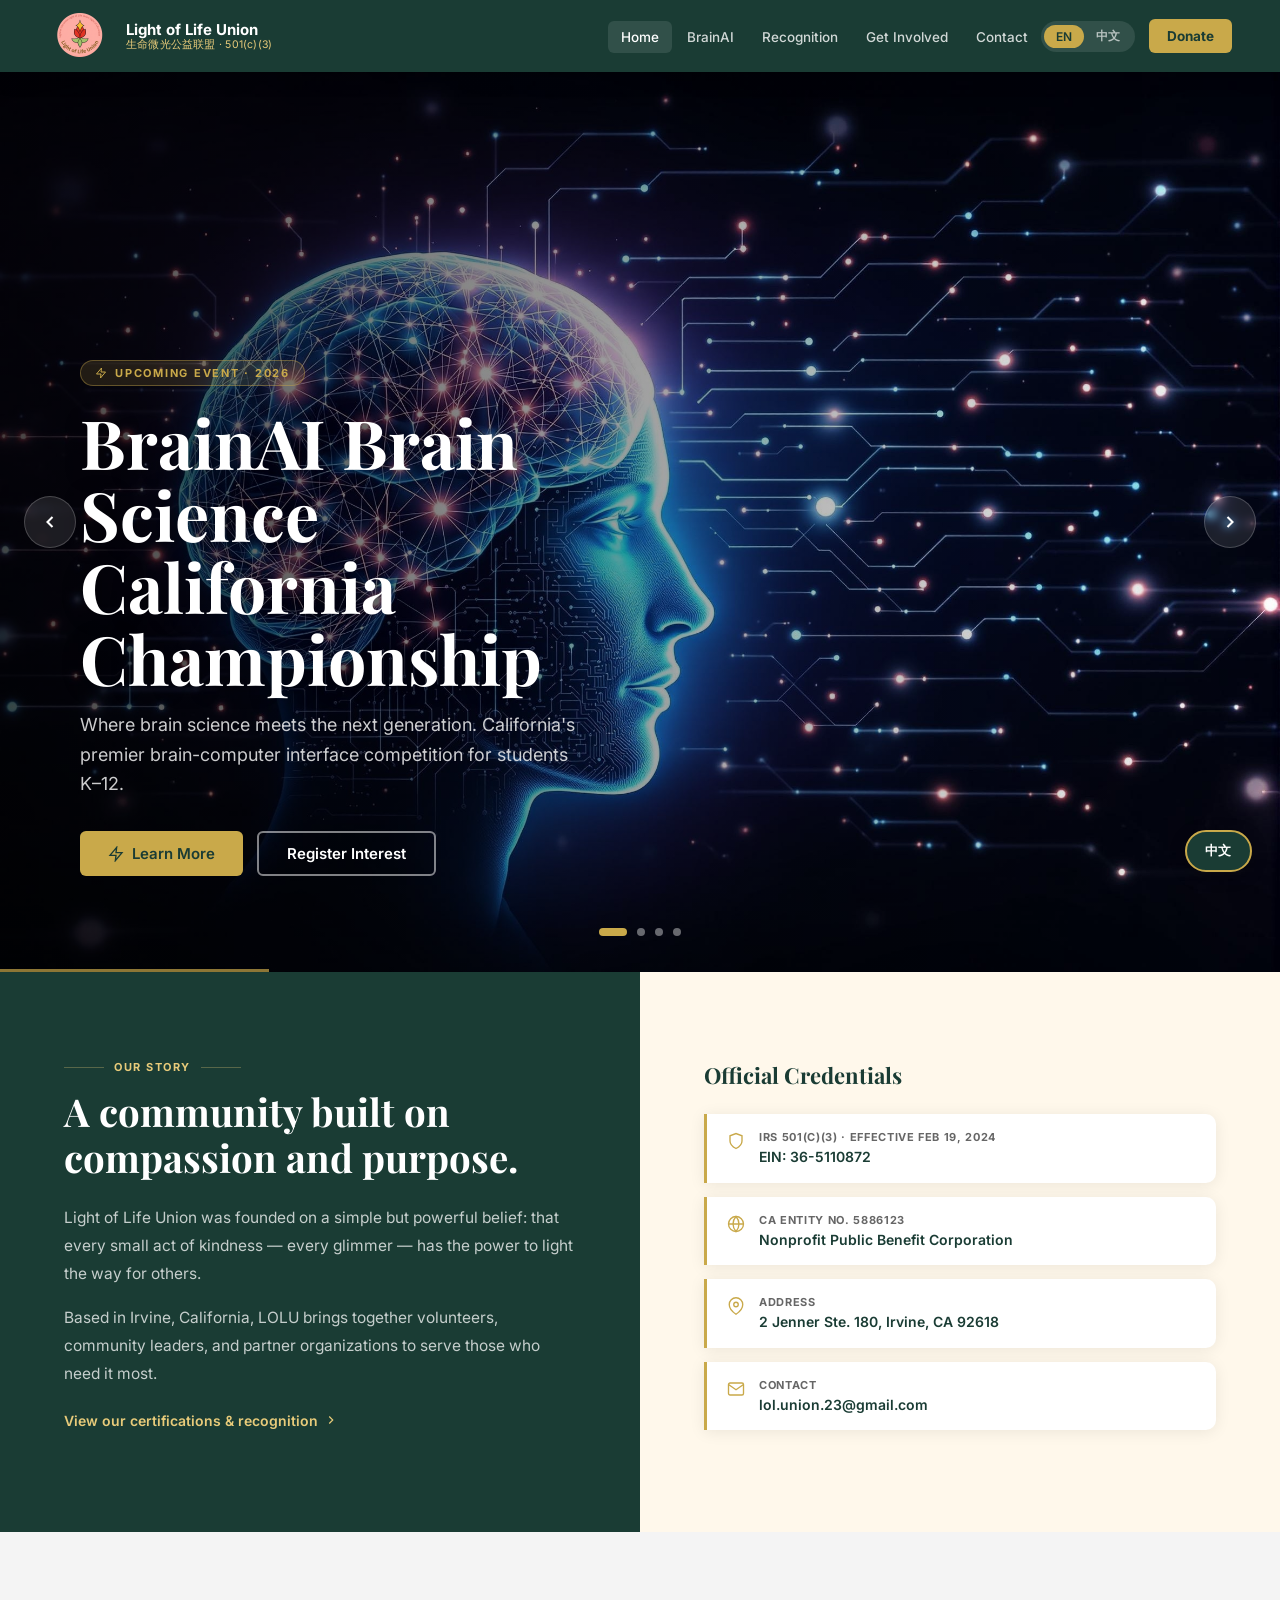
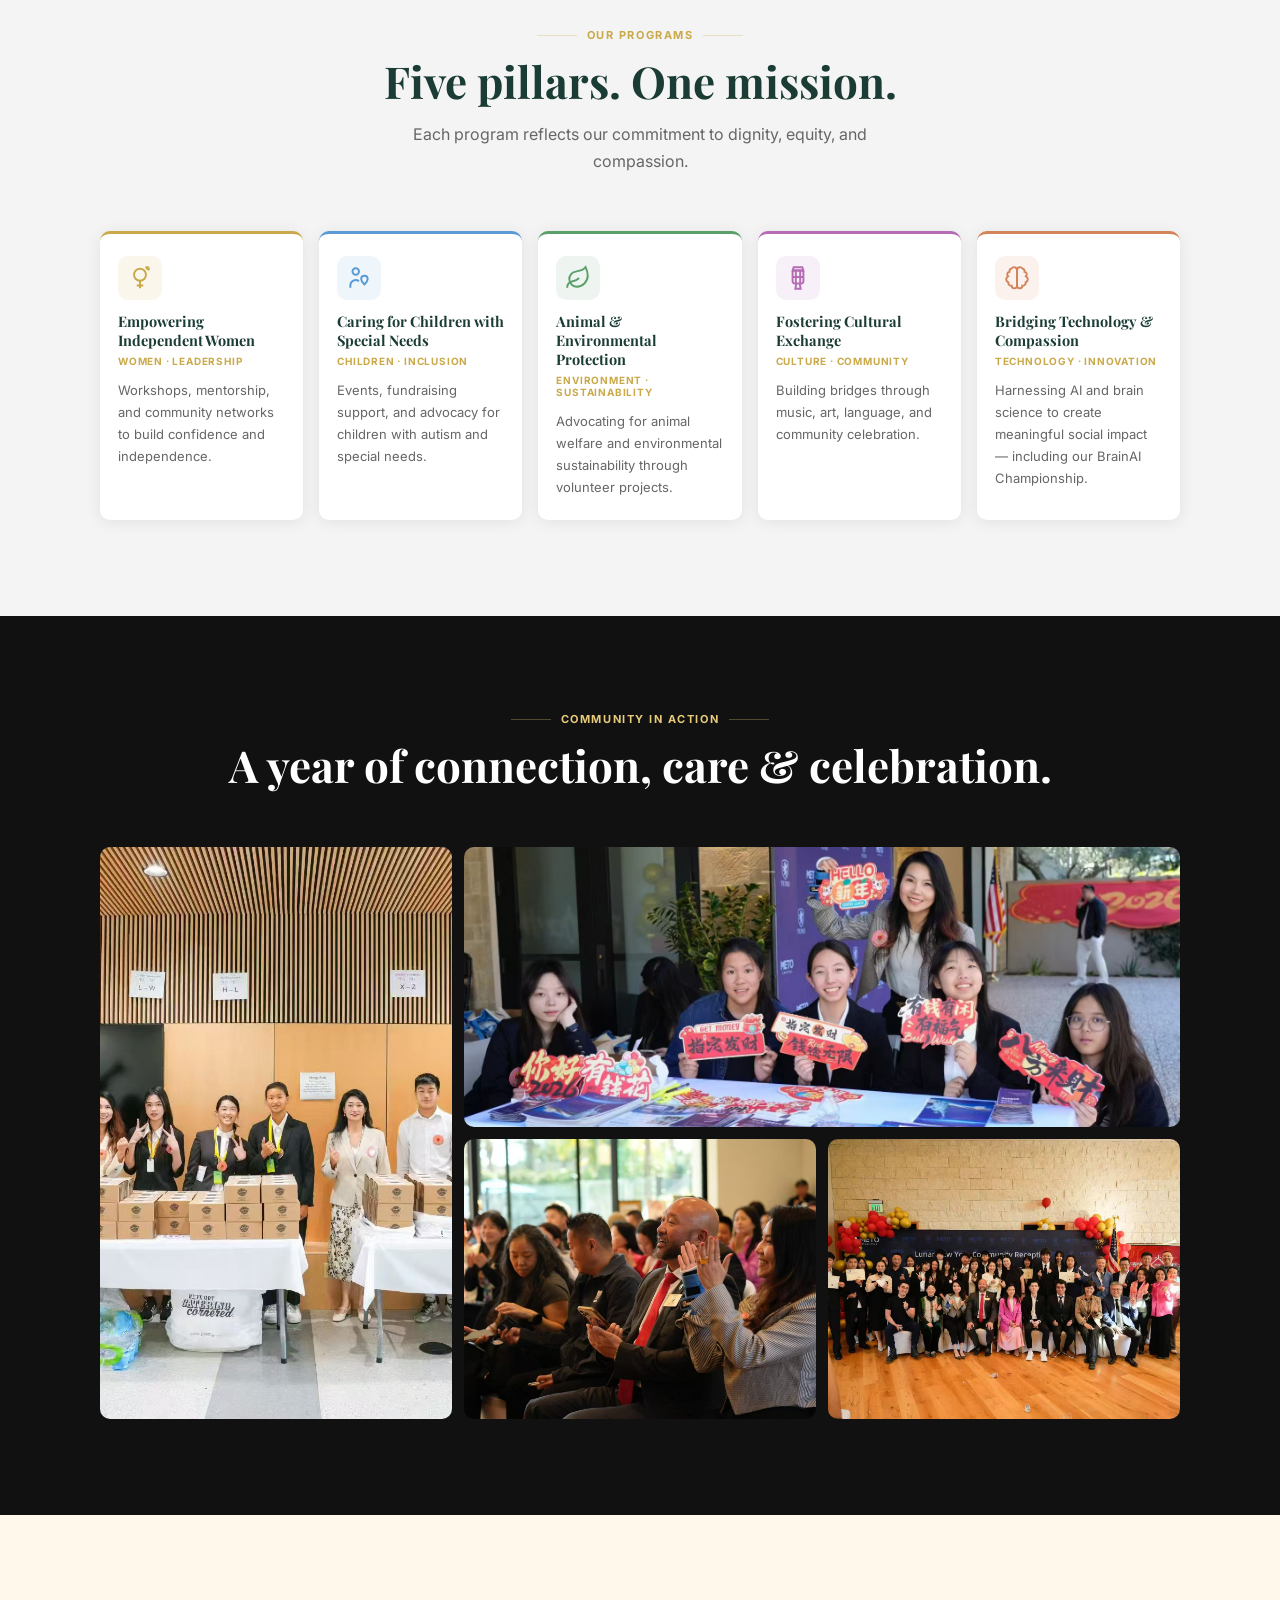
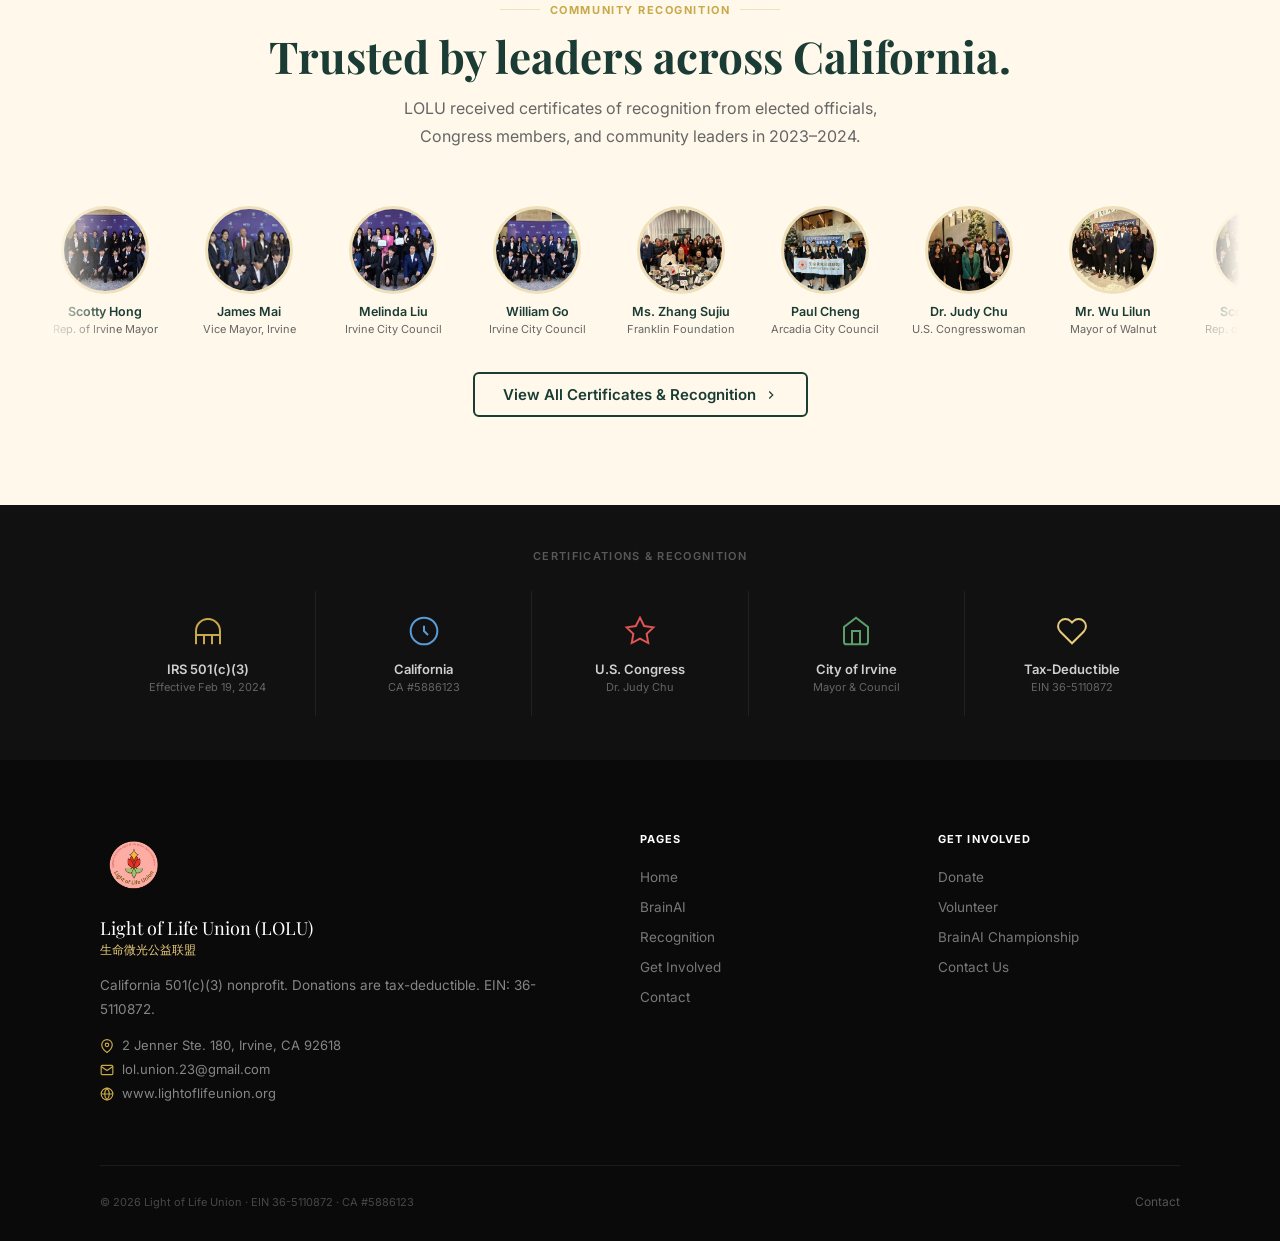
==== index.html @ acb15b1a "LOLU website v6" ====
<!DOCTYPE html>
<html lang="en">
<head>
<meta charset="UTF-8">
<meta name="viewport" content="width=device-width, initial-scale=1.0">
<meta name="description" content="Light of Life Union (LOLU) — California 501(c)(3) nonprofit. EIN: 36-5110872.">
<title>Light of Life Union (LOLU) — Gather the glimmers to illuminate life.</title>
<link rel="icon" href="images/logo-circle.png" type="image/png">
<link rel="preconnect" href="https://fonts.googleapis.com">
<link rel="preconnect" href="https://fonts.gstatic.com" crossorigin>
<link href="https://fonts.googleapis.com/css2?family=Playfair+Display:ital,wght@0,400;0,600;0,700;1,400&family=Inter:wght@300;400;500;600;700&display=swap" rel="stylesheet">
<link rel="stylesheet" href="style.css">
<style>
/* ═══ HERO CAROUSEL ═══ */
.carousel {
  position: relative; width: 100%; height: 100vh;
  min-height: 560px; overflow: hidden; background: #0a0a0a;
}
.carousel-track {
  display: flex; height: 100%;
  transition: transform .9s cubic-bezier(.77,0,.18,1);
  will-change: transform;
}
.slide {
  flex: 0 0 100%; height: 100%; position: relative; overflow: hidden;
}
.slide-bg {
  width: 100%; height: 100%; object-fit: cover; object-position: center;
  display: block; transition: transform 8s ease-out;
  transform: scale(1.06);
}
.slide.active .slide-bg { transform: scale(1); }
.slide-overlay {
  position: absolute; inset: 0;
  background: linear-gradient(to right, rgba(0,0,0,.72) 0%, rgba(0,0,0,.3) 60%, transparent 100%);
}
.slide-overlay.centered {
  background: linear-gradient(to bottom, rgba(0,0,0,.2) 0%, rgba(0,0,0,.65) 100%);
}
.slide-content {
  position: absolute; bottom: 0; left: 0; right: 0;
  padding: 80px 80px 96px; max-width: 720px;
}
.slide-content.center {
  top: 0; display: flex; flex-direction: column;
  justify-content: flex-end; max-width: 100%; text-align: center;
  align-items: center; padding: 60px 40px 88px;
}
.slide-tag {
  display: inline-flex; align-items: center; gap: 8px;
  font-size: 11px; font-weight: 700; letter-spacing: .16em;
  text-transform: uppercase; color: var(--gold);
  background: rgba(201,169,74,.15); border: 1px solid rgba(201,169,74,.4);
  padding: 5px 14px; border-radius: 20px; margin-bottom: 20px;
}
.slide-tag svg { width: 12px; height: 12px; }
.slide-title {
  font-family: 'Playfair Display', serif;
  font-size: clamp(32px, 5.5vw, 68px);
  color: #fff; line-height: 1.06; margin-bottom: 16px;
  text-shadow: 0 2px 20px rgba(0,0,0,.4);
}
.slide-sub {
  font-size: clamp(14px, 1.8vw, 18px); color: rgba(255,255,255,.8);
  line-height: 1.65; margin-bottom: 32px; max-width: 500px;
}
.slide-btns { display: flex; gap: 14px; flex-wrap: wrap; }
.slide-content.center .slide-btns { justify-content: center; }

/* Arrows */
.carousel-arrow {
  position: absolute; top: 50%; transform: translateY(-50%);
  width: 52px; height: 52px; border-radius: 50%;
  background: rgba(255,255,255,.1); border: 1px solid rgba(255,255,255,.2);
  backdrop-filter: blur(4px); color: #fff; cursor: pointer;
  display: flex; align-items: center; justify-content: center;
  transition: .2s; z-index: 10;
}
.carousel-arrow:hover { background: rgba(255,255,255,.2); }
.carousel-arrow.prev { left: 24px; }
.carousel-arrow.next { right: 24px; }
.carousel-arrow svg { width: 20px; height: 20px; }

/* Dots */
.carousel-dots {
  position: absolute; bottom: 36px; left: 50%; transform: translateX(-50%);
  display: flex; gap: 10px; z-index: 10;
}
.dot {
  width: 8px; height: 8px; border-radius: 4px;
  background: rgba(255,255,255,.4); border: none; cursor: pointer;
  padding: 0; transition: .3s;
}
.dot.active { width: 28px; background: var(--gold); }

/* Progress bar */
.carousel-progress {
  position: absolute; bottom: 0; left: 0; height: 3px;
  background: var(--gold); z-index: 10;
  transition: width .1s linear; opacity: .7;
}

/* ═══ ABOUT ═══ */
.about { display: grid; grid-template-columns: 1fr 1fr; }
.about-left { background: var(--green); padding: 88px 64px; }
.about-left .section-label { color: var(--gold2); }
.about-left h2 { font-family: 'Playfair Display', serif; font-size: clamp(24px,3vw,40px); color: #fff; margin-bottom: 24px; line-height: 1.2; }
.about-left p { font-size: 15.5px; line-height: 1.8; color: rgba(255,255,255,.75); margin-bottom: 16px; }
.about-left a { color: var(--gold2); font-size: 14px; font-weight: 600; margin-top: 8px; display: inline-flex; align-items: center; gap: 6px; }
.about-left a svg { width: 14px; height: 14px; }
.about-right { background: var(--cream); padding: 88px 64px; }
.about-right h3 { font-family: 'Playfair Display', serif; font-size: 22px; color: var(--green); margin-bottom: 24px; }
.cred-card { background: #fff; border-left: 3px solid var(--gold); border-radius: 0 var(--r) var(--r) 0; padding: 16px 20px; margin-bottom: 14px; box-shadow: var(--shadow); display: flex; gap: 14px; align-items: flex-start; }
.cred-icon { color: var(--gold); margin-top: 2px; flex-shrink: 0; }
.cred-icon svg { width: 18px; height: 18px; }
.cred-label { font-size: 11px; font-weight: 700; letter-spacing: .06em; text-transform: uppercase; color: var(--muted); margin-bottom: 3px; }
.cred-val { font-size: 14px; color: var(--green); font-weight: 600; line-height: 1.4; }

/* ═══ PROGRAMS ═══ */
.programs { background: var(--light); padding: 96px 40px; }
.prog-grid { display: grid; grid-template-columns: repeat(5,1fr); gap: 16px; max-width: var(--max); margin: 0 auto; }
.prog-card { background: #fff; border-radius: var(--r); padding: 22px 18px; box-shadow: var(--shadow); border-top: 3px solid var(--gold); transition: .25s; position: relative; overflow: hidden; }
.prog-card:nth-child(2) { border-top-color: #5B9BD5; }
.prog-card:nth-child(3) { border-top-color: #5BA06A; }
.prog-card:nth-child(4) { border-top-color: #B56CB5; }
.prog-card:nth-child(5) { border-top-color: #D4845A; }
.prog-card:hover { transform: translateY(-5px); box-shadow: var(--shadow2); }
.prog-icon { width: 44px; height: 44px; border-radius: 10px; background: rgba(201,169,74,.1); display: flex; align-items: center; justify-content: center; margin-bottom: 12px; color: var(--gold); }
.prog-card:nth-child(2) .prog-icon { background: rgba(91,155,213,.1); color: #5B9BD5; }
.prog-card:nth-child(3) .prog-icon { background: rgba(91,160,106,.1); color: #5BA06A; }
.prog-card:nth-child(4) .prog-icon { background: rgba(181,108,181,.1); color: #B56CB5; }
.prog-card:nth-child(5) .prog-icon { background: rgba(212,132,90,.1); color: #D4845A; }
.prog-icon svg { width: 26px; height: 26px; }
.prog-card h3 { font-family: 'Playfair Display', serif; font-size: 14.5px; color: var(--green); margin-bottom: 5px; line-height: 1.3; }
.prog-tag { font-size: 10px; font-weight: 700; letter-spacing: .08em; text-transform: uppercase; color: var(--gold); margin-bottom: 12px; }
.prog-card p { font-size: 13px; color: var(--muted); line-height: 1.7; }

/* ═══ ACTIVITIES MOSAIC ═══ */
.activities-mosaic { background: #111; padding: 96px 40px; }
.mosaic-grid { display: grid; grid-template-columns: repeat(3, 1fr); grid-template-rows: 280px 280px; gap: 12px; max-width: var(--max); margin: 0 auto; }
.mosaic-item { border-radius: var(--r); overflow: hidden; position: relative; cursor: pointer; }
.mosaic-item img { width: 100%; height: 100%; object-fit: cover; transition: transform .5s ease; }
.mosaic-item:hover img { transform: scale(1.05); }
.mosaic-item.tall { grid-row: span 2; }
.mosaic-item.wide { grid-column: span 2; }
.mosaic-overlay { position: absolute; inset: 0; background: linear-gradient(to top, rgba(0,0,0,.6) 0%, transparent 50%); display: flex; align-items: flex-end; padding: 20px; opacity: 0; transition: .3s; }
.mosaic-item:hover .mosaic-overlay { opacity: 1; }
.mosaic-caption { color: #fff; font-size: 13px; font-weight: 600; }

/* ═══ RECOGNITION TEASER ═══ */
.recog-teaser { background: var(--cream); padding: 88px 40px; }
.officials-ticker { overflow: hidden; margin: 0 auto 36px; position: relative; }
.officials-ticker::before, .officials-ticker::after { content: ''; position: absolute; top: 0; bottom: 0; width: 72px; z-index: 2; pointer-events: none; }
.officials-ticker::before { left: 0; background: linear-gradient(to right, var(--cream), transparent); }
.officials-ticker::after { right: 0; background: linear-gradient(to left, var(--cream), transparent); }
.officials-strip { display: flex; gap: 14px; width: max-content; animation: officials-scroll 32s linear infinite; }
.officials-strip:hover { animation-play-state: paused; }
@keyframes officials-scroll { 0% { transform: translateX(0); } 100% { transform: translateX(-50%); } }
.official-mini { flex: 0 0 130px; text-align: center; }
.official-mini img { width: 88px; height: 88px; border-radius: 50%; object-fit: cover; object-position: top; margin: 0 auto 10px; border: 3px solid rgba(201,169,74,.3); transition: .25s; }
.official-mini:hover img { border-color: var(--gold); transform: scale(1.05); }
.official-mini .name { font-size: 12.5px; font-weight: 600; color: var(--green); line-height: 1.3; }
.official-mini .role { font-size: 11px; color: var(--muted); margin-top: 2px; line-height: 1.3; }
.recog-cta { text-align: center; }

/* ═══ CERTS STRIP ═══ */
.certs-strip { background: #111; padding: 44px 40px; }
.certs-label { font-size: 11px; font-weight: 600; letter-spacing: .12em; text-transform: uppercase; color: rgba(255,255,255,.3); text-align: center; margin-bottom: 28px; }
.certs-badges { display: flex; flex-wrap: wrap; justify-content: center; max-width: var(--max); margin: 0 auto; }
.cert-badge { flex: 1; min-width: 160px; max-width: 220px; text-align: center; padding: 20px 16px; border-right: 1px solid rgba(255,255,255,.07); }
.cert-badge:last-child { border-right: none; }
.cert-badge-icon { margin: 0 auto 10px; width: 40px; height: 40px; display: flex; align-items: center; justify-content: center; }
.cert-badge-icon svg { width: 32px; height: 32px; }
.cert-badge-title { font-size: 13px; font-weight: 600; color: rgba(255,255,255,.8); margin-bottom: 3px; }
.cert-badge-sub { font-size: 11px; color: rgba(255,255,255,.35); line-height: 1.4; }

/* ═══ RESPONSIVE ═══ */
@media (max-width: 900px) {
  .carousel { height: 80vh; min-height: 480px; }
  .slide-content { padding: 40px 28px 80px; }
  .slide-title { font-size: 32px; }
  .carousel-arrow { width: 40px; height: 40px; }
  .carousel-arrow.prev { left: 12px; }
  .carousel-arrow.next { right: 12px; }
  .about { grid-template-columns: 1fr; }
  .about-left, .about-right { padding: 60px 24px; }
  .programs { padding: 72px 20px; }
  .prog-grid { grid-template-columns: repeat(3,1fr); gap: 14px; }
  .activities-mosaic { padding: 72px 20px; }
  .mosaic-grid { grid-template-columns: 1fr 1fr; grid-template-rows: 200px 200px; }
  .mosaic-item.wide { grid-column: span 2; }
.recog-teaser { padding: 72px 20px; }
  .certs-strip { padding: 36px 20px; }
  .cert-badge { min-width: 120px; }
}
@media (max-width: 560px) {
  .carousel { height: 90vh; }
  .slide-content { padding: 32px 20px 72px; }
  .slide-title { font-size: 28px; }
  .slide-btns { flex-direction: column; }
  .prog-grid { grid-template-columns: 1fr; }
  .mosaic-grid { grid-template-columns: 1fr; grid-template-rows: auto; }
  .mosaic-item.tall, .mosaic-item.wide { grid-column: span 1; grid-row: span 1; height: 220px; }
  .certs-badges { flex-direction: column; align-items: center; }
  .cert-badge { border-right: none; border-bottom: 1px solid rgba(255,255,255,.07); max-width: 100%; }
}
</style>
</head>
<body>

<!-- ══ NAV ══ -->
<nav class="site-nav">
  <a class="nav-brand" href="index.html">
    <img class="nav-logo" src="images/logo-circle.png" alt="LOLU">
    <div class="nav-brand-text">
      <span class="nav-brand-name">Light of Life Union</span>
      <span class="nav-brand-sub">生命微光公益联盟 · 501(c)(3)</span>
    </div>
  </a>
  <button class="nav-toggle" onclick="document.getElementById('nav-menu').classList.toggle('open')" aria-label="Menu">
    <span></span><span></span><span></span>
  </button>
  <ul class="nav-center" id="nav-menu">
    <li><a href="index.html" class="active"><span class="en">Home</span><span class="zh">首页</span></a></li>
    <li><a href="brainai.html"><span class="en">BrainAI</span><span class="zh">脑机接口大赛</span></a></li>
    <li><a href="recognition.html"><span class="en">Recognition</span><span class="zh">表彰荣誉</span></a></li>
    <li><a href="volunteer.html"><span class="en">Get Involved</span><span class="zh">参与我们</span></a></li>
    <li><a href="contact.html"><span class="en">Contact</span><span class="zh">联系我们</span></a></li>
  </ul>
  <div class="nav-right">
    <div class="lang-toggle">
      <button class="lang-btn active" id="btn-en" onclick="setLang('en')">EN</button>
      <button class="lang-btn" id="btn-zh" onclick="setLang('zh')">中文</button>
    </div>
    <a href="https://www.zeffy.com/en-US/donation-form/light-of-life-union-lolu" target="_blank" class="nav-donate">
      <span class="en">Donate</span><span class="zh">捐款</span>
    </a>
  </div>
</nav>

<!-- ══ HERO CAROUSEL ══ -->
<section class="carousel" id="carousel">
  <div class="carousel-track" id="carousel-track">

    <!-- Slide 1: BrainAI Championship -->
    <div class="slide active">
      <img class="slide-bg" src="images/brainai.jpg" alt="BrainAI Championship">
      <div class="slide-overlay"></div>
      <div class="slide-content">
        <div class="slide-tag">
          <svg viewBox="0 0 24 24" fill="none" stroke="currentColor" stroke-width="2"><polygon points="13 2 3 14 12 14 11 22 21 10 12 10 13 2"/></svg>
          <span class="en">Upcoming Event · <span class="cy"></span></span><span class="zh">即将举办 · <span class="cy"></span></span>
        </div>
        <h1 class="slide-title">
          <span class="en">BrainAI Brain Science<br>California Championship</span>
          <span class="zh">BrainAI脑机接口<br>加州锦标赛</span>
        </h1>
        <p class="slide-sub">
          <span class="en">Where brain science meets the next generation. California's premier brain-computer interface competition for students K–12.</span>
          <span class="zh">科学与青少年的相遇。加州脑机接口旗舰赛事，面向K-12学生。</span>
        </p>
        <div class="slide-btns">
          <a href="brainai.html" class="btn btn-gold">
            <svg viewBox="0 0 24 24" fill="none" stroke="currentColor" stroke-width="2"><polygon points="13 2 3 14 12 14 11 22 21 10 12 10 13 2"/></svg>
            <span class="en">Learn More</span><span class="zh">了解详情</span>
          </a>
          <a href="volunteer.html#brainai" class="btn btn-outline-white">
            <span class="en">Register Interest</span><span class="zh">登记兴趣</span>
          </a>
        </div>
      </div>
    </div>

    <!-- Slide 2: Volunteer Group -->
    <div class="slide">
      <img class="slide-bg" src="images/activities/volunteer-group.jpg" alt="LOLU Volunteers">
      <div class="slide-overlay"></div>
      <div class="slide-content">
        <div class="slide-tag">
          <svg viewBox="0 0 24 24" fill="none" stroke="currentColor" stroke-width="2"><path d="M17 21v-2a4 4 0 0 0-4-4H5a4 4 0 0 0-4 4v2"/><circle cx="9" cy="7" r="4"/><path d="M23 21v-2a4 4 0 0 0-3-3.87"/><path d="M16 3.13a4 4 0 0 1 0 7.75"/></svg>
          <span class="en">Our Team</span><span class="zh">我们的团队</span>
        </div>
        <h1 class="slide-title">
          <span class="en">Passionate Volunteers,<br>Lasting Change.</span>
          <span class="zh">热忱的志愿者，<br>持久的改变。</span>
        </h1>
        <p class="slide-sub">
          <span class="en">LOLU's strength is our people — dedicated volunteers who give their time to illuminate lives across Southern California.</span>
          <span class="zh">LOLU的力量来自我们的团队——以时间和热情点亮南加州每一个生命的志愿者们。</span>
        </p>
        <div class="slide-btns">
          <a href="volunteer.html" class="btn btn-gold">
            <span class="en">Join Our Team</span><span class="zh">加入我们</span>
          </a>
        </div>
      </div>
    </div>

    <!-- Slide 3: Activity -->
    <div class="slide">
      <img class="slide-bg" src="images/activities/activity-1.jpg" alt="LOLU Community Activity">
      <div class="slide-overlay"></div>
      <div class="slide-content">
        <div class="slide-tag">
          <svg viewBox="0 0 24 24" fill="none" stroke="currentColor" stroke-width="2"><path d="M3 9l9-7 9 7v11a2 2 0 0 1-2 2H5a2 2 0 0 1-2-2z"/><polyline points="9 22 9 12 15 12 15 22"/></svg>
          <span class="en">Community Impact</span><span class="zh">社区影响</span>
        </div>
        <h1 class="slide-title">
          <span class="en">Gathering Glimmers<br>Across California.</span>
          <span class="zh">汇聚微光，<br>点亮加州。</span>
        </h1>
        <p class="slide-sub">
          <span class="en">11+ community events in 2023–2024. From autism fundraisers to cultural concerts — every event is a glimmer of hope.</span>
          <span class="zh">2023-2024年11余场社区活动。从自闭症募款到文化音乐会——每场活动都是一道希望之光。</span>
        </p>
        <div class="slide-btns">
          <a href="index.html#programs" class="btn btn-gold">
            <span class="en">Our Programs</span><span class="zh">我们的项目</span>
          </a>
        </div>
      </div>
    </div>

    <!-- Slide 4: Group Photo -->
    <div class="slide">
      <img class="slide-bg" src="images/activities/group-1.jpg" alt="LOLU Community">
      <div class="slide-overlay centered"></div>
      <div class="slide-content center">
        <div class="slide-tag">
          <svg viewBox="0 0 24 24" fill="none" stroke="currentColor" stroke-width="2"><path d="M20.84 4.61a5.5 5.5 0 0 0-7.78 0L12 5.67l-1.06-1.06a5.5 5.5 0 0 0-7.78 7.78l1.06 1.06L12 21.23l7.78-7.78 1.06-1.06a5.5 5.5 0 0 0 0-7.78z"/></svg>
          <span class="en">Light of Life Union</span><span class="zh">生命微光公益联盟</span>
        </div>
        <h1 class="slide-title" style="text-align:center">
          <span class="en">Gather the Glimmers<br>to Illuminate Life.</span>
          <span class="zh">汇聚微光，<br>点亮生命。</span>
        </h1>
        <p class="slide-sub" style="text-align:center;max-width:560px">
          <span class="en">California 501(c)(3) nonprofit. Dedicated to empowering women, supporting children, protecting our environment, and connecting communities.</span>
          <span class="zh">加州501(c)(3)非营利组织。致力于赋能女性、支持儿童、保护环境、连接社区。</span>
        </p>
        <div class="slide-btns">
          <a href="https://www.zeffy.com/en-US/donation-form/light-of-life-union-lolu" target="_blank" class="btn btn-gold">
            <span class="en">Donate Now</span><span class="zh">立即捐款</span>
          </a>
          <a href="volunteer.html" class="btn btn-outline-white">
            <span class="en">Get Involved</span><span class="zh">参与我们</span>
          </a>
        </div>
      </div>
    </div>

  </div><!-- /track -->

  <!-- Arrows -->
  <button class="carousel-arrow prev" onclick="carouselMove(-1)" aria-label="Previous">
    <svg viewBox="0 0 24 24" fill="none" stroke="currentColor" stroke-width="2.5"><polyline points="15 18 9 12 15 6"/></svg>
  </button>
  <button class="carousel-arrow next" onclick="carouselMove(1)" aria-label="Next">
    <svg viewBox="0 0 24 24" fill="none" stroke="currentColor" stroke-width="2.5"><polyline points="9 18 15 12 9 6"/></svg>
  </button>

  <!-- Dots -->
  <div class="carousel-dots" id="carousel-dots">
    <button class="dot active" onclick="goToSlide(0)"></button>
    <button class="dot" onclick="goToSlide(1)"></button>
    <button class="dot" onclick="goToSlide(2)"></button>
    <button class="dot" onclick="goToSlide(3)"></button>
  </div>

  <!-- Progress bar -->
  <div class="carousel-progress" id="carousel-progress"></div>
</section>

<!-- ══ ABOUT ══ -->
<section class="about" id="about">
  <div class="about-left">
    <div class="section-label"><span class="en">Our Story</span><span class="zh">关于我们</span></div>
    <h2><span class="en">A community built on compassion and purpose.</span><span class="zh">以慈悲与使命构建的社区。</span></h2>
    <p><span class="en">Light of Life Union was founded on a simple but powerful belief: that every small act of kindness — every glimmer — has the power to light the way for others.</span><span class="zh">生命微光公益联盟建立在一个简单却有力的信念上：每一个小小的善举——每一道微光——都有力量照亮他人的前行之路。</span></p>
    <p><span class="en">Based in Irvine, California, LOLU brings together volunteers, community leaders, and partner organizations to serve those who need it most.</span><span class="zh">总部位于加州尔湾，LOLU汇聚志愿者、社区领袖和合作伙伴，共同服务最需要帮助的群体。</span></p>
    <a href="recognition.html"><span class="en">View our certifications & recognition</span><span class="zh">查看我们的资质与荣誉</span><svg viewBox="0 0 24 24" fill="none" stroke="currentColor" stroke-width="2"><polyline points="9 18 15 12 9 6"/></svg></a>
  </div>
  <div class="about-right">
    <h3><span class="en">Official Credentials</span><span class="zh">官方资质信息</span></h3>
    <div class="cred-card"><div class="cred-icon"><svg viewBox="0 0 24 24" fill="none" stroke="currentColor" stroke-width="1.8"><path d="M12 22s8-4 8-10V5l-8-3-8 3v7c0 6 8 10 8 10z"/></svg></div><div><div class="cred-label">IRS 501(c)(3) · Effective Feb 19, 2024</div><div class="cred-val">EIN: 36-5110872</div></div></div>
    <div class="cred-card"><div class="cred-icon"><svg viewBox="0 0 24 24" fill="none" stroke="currentColor" stroke-width="1.8"><circle cx="12" cy="12" r="10"/><path d="M2 12h20M12 2a15.3 15.3 0 0 1 4 10 15.3 15.3 0 0 1-4 10 15.3 15.3 0 0 1-4-10 15.3 15.3 0 0 1 4-10z"/></svg></div><div><div class="cred-label">CA Entity No. 5886123</div><div class="cred-val">Nonprofit Public Benefit Corporation</div></div></div>
    <div class="cred-card"><div class="cred-icon"><svg viewBox="0 0 24 24" fill="none" stroke="currentColor" stroke-width="1.8"><path d="M21 10c0 7-9 13-9 13s-9-6-9-13a9 9 0 0 1 18 0z"/><circle cx="12" cy="10" r="3"/></svg></div><div><div class="cred-label">Address</div><div class="cred-val">2 Jenner Ste. 180, Irvine, CA 92618</div></div></div>
    <div class="cred-card"><div class="cred-icon"><svg viewBox="0 0 24 24" fill="none" stroke="currentColor" stroke-width="1.8"><path d="M4 4h16c1.1 0 2 .9 2 2v12c0 1.1-.9 2-2 2H4c-1.1 0-2-.9-2-2V6c0-1.1.9-2 2-2z"/><polyline points="22,6 12,13 2,6"/></svg></div><div><div class="cred-label">Contact</div><div class="cred-val"><a href="mailto:lol.union.23@gmail.com" style="color:var(--green)">lol.union.23@gmail.com</a></div></div></div>
  </div>
</section>

<!-- ══ PROGRAMS ══ -->
<section class="programs" id="programs">
  <div class="section-header">
    <div class="section-label"><span class="en">Our Programs</span><span class="zh">我们的项目</span></div>
    <h2><span class="en">Five pillars. One mission.</span><span class="zh">五大支柱，一个使命。</span></h2>
    <p><span class="en">Each program reflects our commitment to dignity, equity, and compassion.</span><span class="zh">每个项目都体现了我们对尊严、公平与慈悲的承诺。</span></p>
  </div>
  <div class="prog-grid">
    <div class="prog-card"><div class="prog-icon"><svg viewBox="0 0 24 24" fill="none" stroke="currentColor" stroke-width="1.8"><circle cx="12" cy="9" r="5.5"/><path d="M12 14.5v7M9 19h6"/><path d="M18 4l2-2m0 0v3m0-3h-3"/></svg></div><h3><span class="en">Empowering Independent Women</span><span class="zh">支持女性独立成长</span></h3><div class="prog-tag">Women · Leadership</div><p><span class="en">Workshops, mentorship, and community networks to build confidence and independence.</span><span class="zh">通过工作坊、导师制和社区网络，帮助女性建立自信、实现独立。</span></p></div>
    <div class="prog-card"><div class="prog-icon"><svg viewBox="0 0 24 24" fill="none" stroke="currentColor" stroke-width="1.8"><circle cx="9" cy="6" r="3"/><path d="M4 21v-2a5 5 0 0 1 8-4"/><path d="M20 13c0-1.7-1.3-3-3-3s-3 1.3-3 3c0 2.4 3 5 3 5s3-2.6 3-5z"/></svg></div><h3><span class="en">Caring for Children with Special Needs</span><span class="zh">关爱特殊儿童群体</span></h3><div class="prog-tag">Children · Inclusion</div><p><span class="en">Events, fundraising support, and advocacy for children with autism and special needs.</span><span class="zh">为自闭症及特殊需求儿童提供活动、募款支持和倡导服务。</span></p></div>
    <div class="prog-card"><div class="prog-icon"><svg viewBox="0 0 24 24" fill="none" stroke="currentColor" stroke-width="1.8"><path d="M11 20A7 7 0 0 1 9.8 6.1C15.5 5 17 4.48 19 2c1 2 2 4.18 2 8 0 5.5-4.78 10-10 10z"/><path d="M2 21c0-3 1.85-5.36 5.08-6C9.5 14.52 12 13 13 12"/></svg></div><h3><span class="en">Animal & Environmental Protection</span><span class="zh">倡导动物和环境保护</span></h3><div class="prog-tag">Environment · Sustainability</div><p><span class="en">Advocating for animal welfare and environmental sustainability through volunteer projects.</span><span class="zh">通过志愿项目推动动物福利和环境可持续发展。</span></p></div>
    <div class="prog-card"><div class="prog-icon"><svg viewBox="0 0 24 24" fill="none" stroke="currentColor" stroke-width="1.8"><path d="M8 2h8l1 3H7L8 2z"/><rect x="7" y="5" width="10" height="12" rx="2"/><path d="M10 5v12M14 5v12M7 11h10"/><path d="M10.5 17l-1 5h5l-1-5"/></svg></div><h3><span class="en">Fostering Cultural Exchange</span><span class="zh">促进华裔社区交流</span></h3><div class="prog-tag">Culture · Community</div><p><span class="en">Building bridges through music, art, language, and community celebration.</span><span class="zh">通过音乐、艺术、语言和社区庆典架起文化桥梁。</span></p></div>
    <div class="prog-card"><div class="prog-icon"><svg viewBox="0 0 24 24" fill="none" stroke="currentColor" stroke-width="1.8"><path d="M9.5 2A2.5 2.5 0 0 1 12 4.5v15a2.5 2.5 0 0 1-4.96-.44 2.5 2.5 0 0 1-2.96-3.08 3 3 0 0 1-.34-5.58 2.5 2.5 0 0 1 1.32-4.24 2.5 2.5 0 0 1 1.98-3A2.5 2.5 0 0 1 9.5 2Z"/><path d="M14.5 2A2.5 2.5 0 0 0 12 4.5v15a2.5 2.5 0 0 0 4.96-.44 2.5 2.5 0 0 0 2.96-3.08 3 3 0 0 0 .34-5.58 2.5 2.5 0 0 0-1.32-4.24 2.5 2.5 0 0 0-1.98-3A2.5 2.5 0 0 0 14.5 2Z"/></svg></div><h3><span class="en">Bridging Technology & Compassion</span><span class="zh">搭建科技与情感融合</span></h3><div class="prog-tag">Technology · Innovation</div><p><span class="en">Harnessing AI and brain science to create meaningful social impact — including our BrainAI Championship.</span><span class="zh">利用AI与脑科学创造社会影响，包括BrainAI脑机接口大赛。</span></p></div>
  </div>
</section>

<!-- ══ ACTIVITY MOSAIC ══ -->
<section class="activities-mosaic">
  <div class="section-header light">
    <div class="section-label"><span class="en">Community in Action</span><span class="zh">社区行动</span></div>
    <h2><span class="en">A year of connection, care & celebration.</span><span class="zh">连接、关怀与庆祝的一年。</span></h2>
  </div>
  <div class="mosaic-grid">
    <div class="mosaic-item tall">
      <a href="volunteer.html" style="display:block;width:100%;height:100%">
      <img src="images/activities/volunteer-group.jpg" alt="Volunteers">
      <div class="mosaic-overlay"><div class="mosaic-caption"><span class="en">Our Volunteer Team →</span><span class="zh">我们的志愿者团队 →</span></div></div>
      </a>
    </div>
    <div class="mosaic-item wide">
      <a href="recognition.html" style="display:block;width:100%;height:100%">
      <img src="images/activities/activity-1.jpg" alt="Activity">
      <div class="mosaic-overlay"><div class="mosaic-caption"><span class="en">Community Events →</span><span class="zh">社区活动 →</span></div></div>
      </a>
    </div>
    <div class="mosaic-item">
      <a href="recognition.html" style="display:block;width:100%;height:100%">
      <img src="images/activities/activity-2.jpg" alt="Activity 2">
      <div class="mosaic-overlay"><div class="mosaic-caption"><span class="en">In the Field →</span><span class="zh">活动现场 →</span></div></div>
      </a>
    </div>
    <div class="mosaic-item">
      <a href="volunteer.html" style="display:block;width:100%;height:100%">
      <img src="images/activities/group-1.jpg" alt="Group Photo">
      <div class="mosaic-overlay"><div class="mosaic-caption"><span class="en">Together We Shine →</span><span class="zh">共同闪光 →</span></div></div>
      </a>
    </div>
  </div>
</section>

<!-- ══ RECOGNITION TEASER ══ -->
<section class="recog-teaser" id="recognition">
  <div class="section-header">
    <div class="section-label"><span class="en">Community Recognition</span><span class="zh">社区表彰</span></div>
    <h2><span class="en">Trusted by leaders across California.</span><span class="zh">获加州各界领导人认可。</span></h2>
    <p><span class="en">LOLU received certificates of recognition from elected officials, Congress members, and community leaders in 2023–2024.</span><span class="zh">2023-2024年，LOLU获得民选官员、国会议员及社区领袖的认可证书。</span></p>
  </div>
  <div class="officials-ticker">
    <div class="officials-strip" aria-hidden="false">
    <div class="official-mini"><img src="images/official-1-scotty-hong.jpg" alt="Scotty Hong"><div class="name">Scotty Hong</div><div class="role"><span class="en">Rep. of Irvine Mayor</span><span class="zh">尔湾市长代表</span></div></div>
    <div class="official-mini"><img src="images/official-2-james-mai.jpg" alt="James Mai"><div class="name">James Mai</div><div class="role"><span class="en">Vice Mayor, Irvine</span><span class="zh">尔湾副市长</span></div></div>
    <div class="official-mini"><img src="images/official-3-melinda-liu.jpg" alt="Melinda Liu"><div class="name">Melinda Liu</div><div class="role"><span class="en">Irvine City Council</span><span class="zh">尔湾市议员</span></div></div>
    <div class="official-mini"><img src="images/official-4-william-go.jpg" alt="William Go"><div class="name">William Go</div><div class="role"><span class="en">Irvine City Council</span><span class="zh">尔湾市议员</span></div></div>
    <div class="official-mini"><img src="images/official-5-zhang-sujiu.jpg" alt="Zhang Sujiu"><div class="name">Ms. Zhang Sujiu</div><div class="role"><span class="en">Franklin Foundation</span><span class="zh">富兰克林基金会</span></div></div>
    <div class="official-mini"><img src="images/official-6-paul-cheng.jpg" alt="Paul Cheng"><div class="name">Paul Cheng</div><div class="role"><span class="en">Arcadia City Council</span><span class="zh">阿凯迪亚市议员</span></div></div>
    <div class="official-mini"><img src="images/official-7-judy-chu.jpg" alt="Dr. Judy Chu"><div class="name">Dr. Judy Chu</div><div class="role"><span class="en">U.S. Congresswoman</span><span class="zh">美国国会议员</span></div></div>
    <div class="official-mini"><img src="images/official-8-wu-lilun.jpg" alt="Wu Lilun"><div class="name">Mr. Wu Lilun</div><div class="role"><span class="en">Mayor of Walnut</span><span class="zh">核桃市长</span></div></div>
    <div class="official-mini"><img src="images/official-1-scotty-hong.jpg" alt="Scotty Hong"><div class="name">Scotty Hong</div><div class="role"><span class="en">Rep. of Irvine Mayor</span><span class="zh">尔湾市长代表</span></div></div>
    <div class="official-mini"><img src="images/official-2-james-mai.jpg" alt="James Mai"><div class="name">James Mai</div><div class="role"><span class="en">Vice Mayor, Irvine</span><span class="zh">尔湾副市长</span></div></div>
    <div class="official-mini"><img src="images/official-3-melinda-liu.jpg" alt="Melinda Liu"><div class="name">Melinda Liu</div><div class="role"><span class="en">Irvine City Council</span><span class="zh">尔湾市议员</span></div></div>
    <div class="official-mini"><img src="images/official-4-william-go.jpg" alt="William Go"><div class="name">William Go</div><div class="role"><span class="en">Irvine City Council</span><span class="zh">尔湾市议员</span></div></div>
    <div class="official-mini"><img src="images/official-5-zhang-sujiu.jpg" alt="Zhang Sujiu"><div class="name">Ms. Zhang Sujiu</div><div class="role"><span class="en">Franklin Foundation</span><span class="zh">富兰克林基金会</span></div></div>
    <div class="official-mini"><img src="images/official-6-paul-cheng.jpg" alt="Paul Cheng"><div class="name">Paul Cheng</div><div class="role"><span class="en">Arcadia City Council</span><span class="zh">阿凯迪亚市议员</span></div></div>
    <div class="official-mini"><img src="images/official-7-judy-chu.jpg" alt="Dr. Judy Chu"><div class="name">Dr. Judy Chu</div><div class="role"><span class="en">U.S. Congresswoman</span><span class="zh">美国国会议员</span></div></div>
    <div class="official-mini"><img src="images/official-8-wu-lilun.jpg" alt="Wu Lilun"><div class="name">Mr. Wu Lilun</div><div class="role"><span class="en">Mayor of Walnut</span><span class="zh">核桃市长</span></div></div>
    </div>
  </div>
  <div class="recog-cta">
    <a href="recognition.html" class="btn btn-outline-green"><span class="en">View All Certificates & Recognition</span><span class="zh">查看全部证书与荣誉</span><svg viewBox="0 0 24 24" fill="none" stroke="currentColor" stroke-width="2" style="width:14px;height:14px"><polyline points="9 18 15 12 9 6"/></svg></a>
  </div>
</section>

<!-- ══ CERTS STRIP ══ -->
<section class="certs-strip">
  <div class="certs-label"><span class="en">Certifications & Recognition</span><span class="zh">认证与荣誉</span></div>
  <div class="certs-badges">
    <div class="cert-badge"><div class="cert-badge-icon" style="color:#C9A94A"><svg viewBox="0 0 24 24" fill="none" stroke="currentColor" stroke-width="1.5"><path d="M3 22V12a9 9 0 1 1 18 0v10"/><path d="M3 15h18M9 22v-7h6v7"/></svg></div><div class="cert-badge-title">IRS 501(c)(3)</div><div class="cert-badge-sub"><span class="en">Effective Feb 19, 2024</span><span class="zh">2024年2月生效</span></div></div>
    <div class="cert-badge"><div class="cert-badge-icon" style="color:#5B9BD5"><svg viewBox="0 0 24 24" fill="none" stroke="currentColor" stroke-width="1.5"><circle cx="12" cy="12" r="10"/><path d="M12 8v4l3 3"/></svg></div><div class="cert-badge-title"><span class="en">California</span><span class="zh">加州认证</span></div><div class="cert-badge-sub">CA #5886123</div></div>
    <div class="cert-badge"><div class="cert-badge-icon" style="color:#E05555"><svg viewBox="0 0 24 24" fill="none" stroke="currentColor" stroke-width="1.5"><polygon points="12 2 15.09 8.26 22 9.27 17 14.14 18.18 21.02 12 17.77 5.82 21.02 7 14.14 2 9.27 8.91 8.26 12 2"/></svg></div><div class="cert-badge-title"><span class="en">U.S. Congress</span><span class="zh">美国国会</span></div><div class="cert-badge-sub">Dr. Judy Chu</div></div>
    <div class="cert-badge"><div class="cert-badge-icon" style="color:#5BA06A"><svg viewBox="0 0 24 24" fill="none" stroke="currentColor" stroke-width="1.5"><path d="M3 9l9-7 9 7v11a2 2 0 0 1-2 2H5a2 2 0 0 1-2-2z"/><polyline points="9 22 9 12 15 12 15 22"/></svg></div><div class="cert-badge-title"><span class="en">City of Irvine</span><span class="zh">尔湾市</span></div><div class="cert-badge-sub"><span class="en">Mayor & Council</span><span class="zh">市长及市议会</span></div></div>
    <div class="cert-badge"><div class="cert-badge-icon" style="color:#E8CB7A"><svg viewBox="0 0 24 24" fill="none" stroke="currentColor" stroke-width="1.5"><path d="M20.84 4.61a5.5 5.5 0 0 0-7.78 0L12 5.67l-1.06-1.06a5.5 5.5 0 0 0-7.78 7.78l1.06 1.06L12 21.23l7.78-7.78 1.06-1.06a5.5 5.5 0 0 0 0-7.78z"/></svg></div><div class="cert-badge-title"><span class="en">Tax-Deductible</span><span class="zh">捐款可抵税</span></div><div class="cert-badge-sub">EIN 36-5110872</div></div>
  </div>
</section>

<!-- ══ FOOTER ══ -->
<footer class="site-footer">
  <div class="footer-inner">
    <div class="footer-grid">
      <div class="footer-brand">
        <img class="footer-brand-logo" src="images/logo-circle.png" alt="LOLU">
        <div class="footer-name">Light of Life Union (LOLU)</div>
        <div class="footer-name-zh">生命微光公益联盟</div>
        <p><span class="en">California 501(c)(3) nonprofit. Donations are tax-deductible. EIN: 36-5110872.</span><span class="zh">加州501(c)(3)非营利组织。捐款可抵税。EIN: 36-5110872。</span></p>
        <ul class="footer-contact">
          <li><svg viewBox="0 0 24 24" fill="none" stroke="currentColor" stroke-width="2"><path d="M21 10c0 7-9 13-9 13s-9-6-9-13a9 9 0 0 1 18 0z"/><circle cx="12" cy="10" r="3"/></svg> 2 Jenner Ste. 180, Irvine, CA 92618</li>
          <li><svg viewBox="0 0 24 24" fill="none" stroke="currentColor" stroke-width="2"><path d="M4 4h16c1.1 0 2 .9 2 2v12c0 1.1-.9 2-2 2H4c-1.1 0-2-.9-2-2V6c0-1.1.9-2 2-2z"/><polyline points="22,6 12,13 2,6"/></svg><a href="mailto:lol.union.23@gmail.com">lol.union.23@gmail.com</a></li>
          <li><svg viewBox="0 0 24 24" fill="none" stroke="currentColor" stroke-width="2"><circle cx="12" cy="12" r="10"/><path d="M2 12h20M12 2a15.3 15.3 0 0 1 4 10 15.3 15.3 0 0 1-4 10 15.3 15.3 0 0 1-4-10 15.3 15.3 0 0 1 4-10z"/></svg><a href="https://www.lightoflifeunion.org">www.lightoflifeunion.org</a></li>
        </ul>
      </div>
      <div class="footer-col">
        <h4><span class="en">Pages</span><span class="zh">页面</span></h4>
        <ul>
          <li><a href="index.html"><span class="en">Home</span><span class="zh">首页</span></a></li>
          <li><a href="brainai.html">BrainAI</a></li>
          <li><a href="recognition.html"><span class="en">Recognition</span><span class="zh">荣誉</span></a></li>
          <li><a href="volunteer.html"><span class="en">Get Involved</span><span class="zh">参与</span></a></li>
          <li><a href="contact.html"><span class="en">Contact</span><span class="zh">联系</span></a></li>
        </ul>
      </div>
      <div class="footer-col">
        <h4><span class="en">Get Involved</span><span class="zh">参与我们</span></h4>
        <ul>
          <li><a href="https://www.zeffy.com/en-US/donation-form/light-of-life-union-lolu" target="_blank"><span class="en">Donate</span><span class="zh">捐款</span></a></li>
          <li><a href="volunteer.html"><span class="en">Volunteer</span><span class="zh">志愿者</span></a></li>
          <li><a href="brainai.html">BrainAI <span class="en">Championship</span><span class="zh">大赛</span></a></li>
          <li><a href="contact.html"><span class="en">Contact Us</span><span class="zh">联系我们</span></a></li>
        </ul>
      </div>
    </div>
    <div class="footer-bottom">
      <span class="footer-ein">© <span class="cy"></span> Light of Life Union · EIN 36-5110872 · CA #5886123</span>
      <div class="footer-bottom-links"><a href="mailto:lol.union.23@gmail.com"><span class="en">Contact</span><span class="zh">联系</span></a></div>
    </div>
  </div>
</footer>

<script>
/* ── Language ── */
function setLang(lang) {
  document.body.classList.toggle('lang-zh', lang === 'zh');
  document.getElementById('btn-en').classList.toggle('active', lang === 'en');
  document.getElementById('btn-zh').classList.toggle('active', lang === 'zh');
  document.documentElement.lang = lang === 'zh' ? 'zh' : 'en';
  localStorage.setItem('lolu-lang', lang);
}
(function(){ var s=localStorage.getItem('lolu-lang')||'en'; if(s==='zh') setLang('zh'); })();

/* ── Carousel ── */
var total = 4, cur = 0, timer, progressTimer, progressVal = 0;
var INTERVAL = 10000;
var paused = false;

function updateCarousel() {
  var track = document.getElementById('carousel-track');
  track.style.transform = 'translateX(-' + cur*100 + '%)';
  document.querySelectorAll('.slide').forEach(function(s,i){ s.classList.toggle('active', i===cur); });
  document.querySelectorAll('.dot').forEach(function(d,i){ d.classList.toggle('active', i===cur); });
  resetProgress();
}
function carouselMove(dir) {
  cur = (cur + dir + total) % total;
  updateCarousel();
  restartAuto();
}
function goToSlide(n) { cur = n; updateCarousel(); restartAuto(); }
function resetProgress() {
  clearInterval(progressTimer); progressVal = 0;
  var bar = document.getElementById('carousel-progress');
  bar.style.width = '0%';
  progressTimer = setInterval(function(){
    if (!paused) {
      progressVal += 100 / (INTERVAL / 50);
      bar.style.width = Math.min(progressVal, 100) + '%';
    }
  }, 50);
}
function restartAuto() {
  clearInterval(timer);
  timer = setInterval(function(){ if (!paused) carouselMove(1); }, INTERVAL);
}

// Hover pause
var carousel = document.getElementById('carousel');
carousel.addEventListener('mouseenter', function(){ paused = true; });
carousel.addEventListener('mouseleave', function(){ paused = false; });

// Touch swipe
var touchX = 0;
document.getElementById('carousel-track').addEventListener('touchstart', function(e){ touchX = e.touches[0].clientX; }, {passive:true});
document.getElementById('carousel-track').addEventListener('touchend', function(e){
  var dx = e.changedTouches[0].clientX - touchX;
  if (Math.abs(dx) > 50) carouselMove(dx > 0 ? -1 : 1);
}, {passive:true});

// Mouse drag
var dragX = 0, dragging = false;
var track = document.getElementById('carousel-track');
track.addEventListener('mousedown', function(e){ dragging = true; dragX = e.clientX; e.preventDefault(); });
window.addEventListener('mousemove', function(e){ if (dragging) e.preventDefault(); });
window.addEventListener('mouseup', function(e){
  if (!dragging) return; dragging = false;
  var dx = e.clientX - dragX;
  if (Math.abs(dx) > 50) carouselMove(dx > 0 ? -1 : 1);
});

restartAuto(); resetProgress();

/* ── Dynamic year ── */
document.querySelectorAll('.cy').forEach(function(el){ el.textContent = new Date().getFullYear(); });
</script>

<!-- Floating language toggle -->
<button class="lang-float" id="lang-float-btn" onclick="toggleLangFloat()" title="Switch language">
  <span id="lang-float-label">中文</span>
</button>
<script>
function toggleLangFloat(){
  var isZh = document.body.classList.contains('lang-zh');
  setLang(isZh ? 'en' : 'zh');
  document.getElementById('lang-float-label').textContent = isZh ? '中文' : 'EN';
}
(function(){
  var s = localStorage.getItem('lolu-lang') || 'en';
  document.getElementById('lang-float-label').textContent = s === 'zh' ? 'EN' : '中文';
})();
</script>
</body>
</html>
---- style.css ----
/* ═══════════════════════════════════════════
   LOLU — Light of Life Union
   Shared stylesheet v2
   ═══════════════════════════════════════════ */

*, *::before, *::after { box-sizing: border-box; margin: 0; padding: 0; }
html { scroll-behavior: smooth; font-size: 16px; }
body { font-family: 'Inter', sans-serif; background: #fff; color: #1a1a1a; -webkit-font-smoothing: antialiased; }
img { display: block; max-width: 100%; }
a { text-decoration: none; }

/* ── DESIGN TOKENS ── */
:root {
  --green:   #1A3C34;
  --green2:  #2D5A4F;
  --green3:  #3A7264;
  --gold:    #C9A94A;
  --gold2:   #E8CB7A;
  --gold3:   #F5DFA0;
  --cream:   #FFF8EB;
  --cream2:  #F5EDD8;
  --navy:    #0D1E3A;
  --navy2:   #162844;
  --blue:    #4A9FD4;
  --blue2:   #6ABFFF;
  --muted:   #666;
  --light:   #f4f4f4;
  --border:  rgba(0,0,0,.08);
  --shadow:  0 2px 16px rgba(0,0,0,.08);
  --shadow2: 0 8px 32px rgba(0,0,0,.12);
  --r:       10px;
  --r2:      6px;
  --max:     1080px;
}

/* ── LAYOUT HELPERS ── */
.container { max-width: var(--max); margin: 0 auto; padding: 0 40px; }
.section-label {
  font-size: 11px; font-weight: 700; letter-spacing: .14em;
  text-transform: uppercase; color: var(--gold);
  display: flex; align-items: center; gap: 10px; margin-bottom: 14px;
}
.section-label::before, .section-label::after {
  content: ''; flex: 1; height: 1px; background: currentColor; opacity: .3; max-width: 40px;
}
.section-header { text-align: center; margin-bottom: 56px; }
.section-header .section-label { justify-content: center; }
.section-header h2 { font-family: 'Playfair Display', serif; font-size: clamp(26px,3.5vw,44px); color: var(--green); margin-bottom: 14px; line-height: 1.15; }
.section-header p { font-size: 16px; color: var(--muted); max-width: 520px; margin: 0 auto; line-height: 1.7; }
.section-header.light h2 { color: #fff; }
.section-header.light p { color: rgba(255,255,255,.65); }
.section-header.light .section-label { color: var(--gold2); }

/* ── BUTTONS ── */
.btn {
  display: inline-flex; align-items: center; gap: 8px;
  padding: 13px 28px; border-radius: var(--r2); font-size: 15px;
  font-weight: 600; transition: all .2s; border: none; cursor: pointer;
  font-family: inherit; line-height: 1;
}
.btn-gold  { background: var(--gold); color: var(--green); }
.btn-gold:hover  { background: var(--gold2); transform: translateY(-1px); box-shadow: 0 4px 16px rgba(201,169,74,.3); }
.btn-green { background: var(--green); color: #fff; }
.btn-green:hover { background: var(--green2); transform: translateY(-1px); }
.btn-outline-white { background: transparent; color: #fff; border: 2px solid rgba(255,255,255,.5); }
.btn-outline-white:hover { border-color: #fff; background: rgba(255,255,255,.08); }
.btn-outline-green { background: transparent; color: var(--green); border: 2px solid var(--green); }
.btn-outline-green:hover { background: var(--green); color: #fff; }
.btn-blue  { background: var(--blue); color: #fff; }
.btn-blue:hover  { background: var(--blue2); transform: translateY(-1px); }
.btn svg { width: 16px; height: 16px; flex-shrink: 0; }

/* ── NAV ── */
.site-nav {
  background: var(--green);
  display: flex; align-items: center; justify-content: space-between;
  padding: 0 48px; height: 72px;
  position: sticky; top: 0; z-index: 200;
  box-shadow: 0 2px 20px rgba(0,0,0,.25);
}
.nav-brand { display: flex; align-items: center; gap: 14px; text-decoration: none; }
.nav-logo { width: 64px; height: 64px; border-radius: 50%; object-fit: contain; flex-shrink: 0; }
.nav-brand-text { line-height: 1; }
.nav-brand-name { color: #fff; font-size: 15px; font-weight: 700; display: block; margin-bottom: 3px; }
.nav-brand-sub  { color: var(--gold2); font-size: 10.5px; font-weight: 400; display: block; letter-spacing: .02em; }
.nav-center { display: flex; align-items: center; gap: 2px; list-style: none; margin-left: auto; }
.nav-center a {
  color: rgba(255,255,255,.8); font-size: 13.5px; padding: 8px 13px;
  border-radius: var(--r2); transition: .2s; font-weight: 500;
}
.nav-center a:hover, .nav-center a.active { color: #fff; background: rgba(255,255,255,.1); }
.nav-right { display: flex; align-items: center; gap: 14px; }
.lang-toggle { display: flex; align-items: center; background: rgba(255,255,255,.1); border-radius: 20px; padding: 3px; }
.lang-btn {
  background: none; border: none; cursor: pointer; font-size: 12px;
  font-weight: 600; padding: 4px 12px; border-radius: 16px;
  color: rgba(255,255,255,.65); transition: .2s; font-family: inherit;
}
.lang-btn.active { background: var(--gold); color: var(--green); }
.nav-donate {
  background: var(--gold); color: var(--green) !important;
  font-size: 13.5px; font-weight: 700; padding: 9px 18px;
  border-radius: var(--r2); transition: .2s;
}
.nav-donate:hover { background: var(--gold2) !important; }
.nav-toggle { display: none; background: none; border: none; cursor: pointer; padding: 6px; flex-direction: column; gap: 5px; }
.nav-toggle span { display: block; width: 24px; height: 2px; background: #fff; border-radius: 2px; transition: .3s; }

/* ── FOOTER ── */
.site-footer { background: #0a0a0a; color: rgba(255,255,255,.5); padding: 72px 48px 32px; }
.footer-inner { max-width: var(--max); margin: 0 auto; }
.footer-grid { display: grid; grid-template-columns: 2fr 1fr 1fr; gap: 56px; margin-bottom: 56px; }
.footer-brand-logo { width: 68px; height: 68px; border-radius: 50%; object-fit: contain; margin-bottom: 16px; }
.footer-name { font-family: 'Playfair Display', serif; color: #fff; font-size: 18px; margin-bottom: 2px; }
.footer-name-zh { color: var(--gold2); font-size: 12px; margin-bottom: 14px; }
.footer-brand p { font-size: 13.5px; line-height: 1.8; margin-bottom: 16px; }
.footer-contact { list-style: none; }
.footer-contact li { font-size: 13px; margin-bottom: 8px; display: flex; align-items: flex-start; gap: 8px; }
.footer-contact svg { width: 14px; height: 14px; flex-shrink: 0; margin-top: 2px; color: var(--gold); }
.footer-contact a { color: rgba(255,255,255,.5); }
.footer-contact a:hover { color: var(--gold2); }
.footer-col h4 { color: #fff; font-size: 11px; font-weight: 700; letter-spacing: .1em; text-transform: uppercase; margin-bottom: 20px; }
.footer-col ul { list-style: none; }
.footer-col ul li { margin-bottom: 10px; }
.footer-col ul li a { color: rgba(255,255,255,.45); font-size: 13.5px; transition: .2s; }
.footer-col ul li a:hover { color: var(--gold2); }
.footer-bottom {
  border-top: 1px solid rgba(255,255,255,.07); padding-top: 28px;
  display: flex; justify-content: space-between; align-items: center;
  flex-wrap: wrap; gap: 12px; font-size: 12px;
}
.footer-bottom-links { display: flex; gap: 24px; }
.footer-bottom-links a { color: rgba(255,255,255,.3); font-size: 12px; }
.footer-bottom-links a:hover { color: rgba(255,255,255,.6); }
.footer-ein { color: rgba(255,255,255,.25); font-size: 11px; }

/* ── LANG VISIBILITY ── */
.zh { display: none; }
.en { display: inline; }
body.lang-zh .zh { display: inline; }
body.lang-zh .en { display: none; }
/* block-level overrides */
p.zh, div.zh, li.zh, h1.zh, h2.zh, h3.zh, h4.zh, span.zh { display: none; }
body.lang-zh p.zh, body.lang-zh div.zh, body.lang-zh li.zh,
body.lang-zh h1.zh, body.lang-zh h2.zh, body.lang-zh h3.zh,
body.lang-zh h4.zh, body.lang-zh span.zh { display: block; }
body.lang-zh span.zh { display: inline; }

/* ── RESPONSIVE ── */
@media (max-width: 900px) {
  .site-nav { padding: 0 20px; }
  .nav-center {
    display: none; flex-direction: column; position: absolute;
    top: 72px; left: 0; right: 0; background: var(--green);
    padding: 12px 16px 20px; gap: 2px;
    box-shadow: 0 6px 20px rgba(0,0,0,.3); z-index: 199;
  }
  .nav-center.open { display: flex; }
  .nav-center li { width: 100%; }
  .nav-center a { padding: 12px 16px; font-size: 15px; display: block; width: 100%; border-radius: 8px; }
  .nav-toggle { display: flex; }
  .nav-donate { display: none; }
  .footer-grid { grid-template-columns: 1fr; gap: 36px; }
  .site-footer { padding: 48px 24px 28px; }
  .footer-bottom { flex-direction: column; align-items: flex-start; gap: 10px; }
  .container { padding: 0 20px; }
}
@media (max-width: 560px) {
  .section-header h2 { font-size: 26px; }
  .section-header { margin-bottom: 36px; }
}

/* ── FLOATING LANG TOGGLE ── */
.lang-float {
  position: fixed; bottom: 28px; right: 28px; z-index: 999;
  background: var(--green); color: #fff; border: 2px solid var(--gold);
  border-radius: 50px; padding: 10px 18px; font-size: 13px; font-weight: 700;
  cursor: pointer; font-family: inherit; letter-spacing: .04em;
  box-shadow: 0 4px 16px rgba(0,0,0,.3); transition: .2s;
}
.lang-float:hover { background: var(--gold); color: var(--green); }
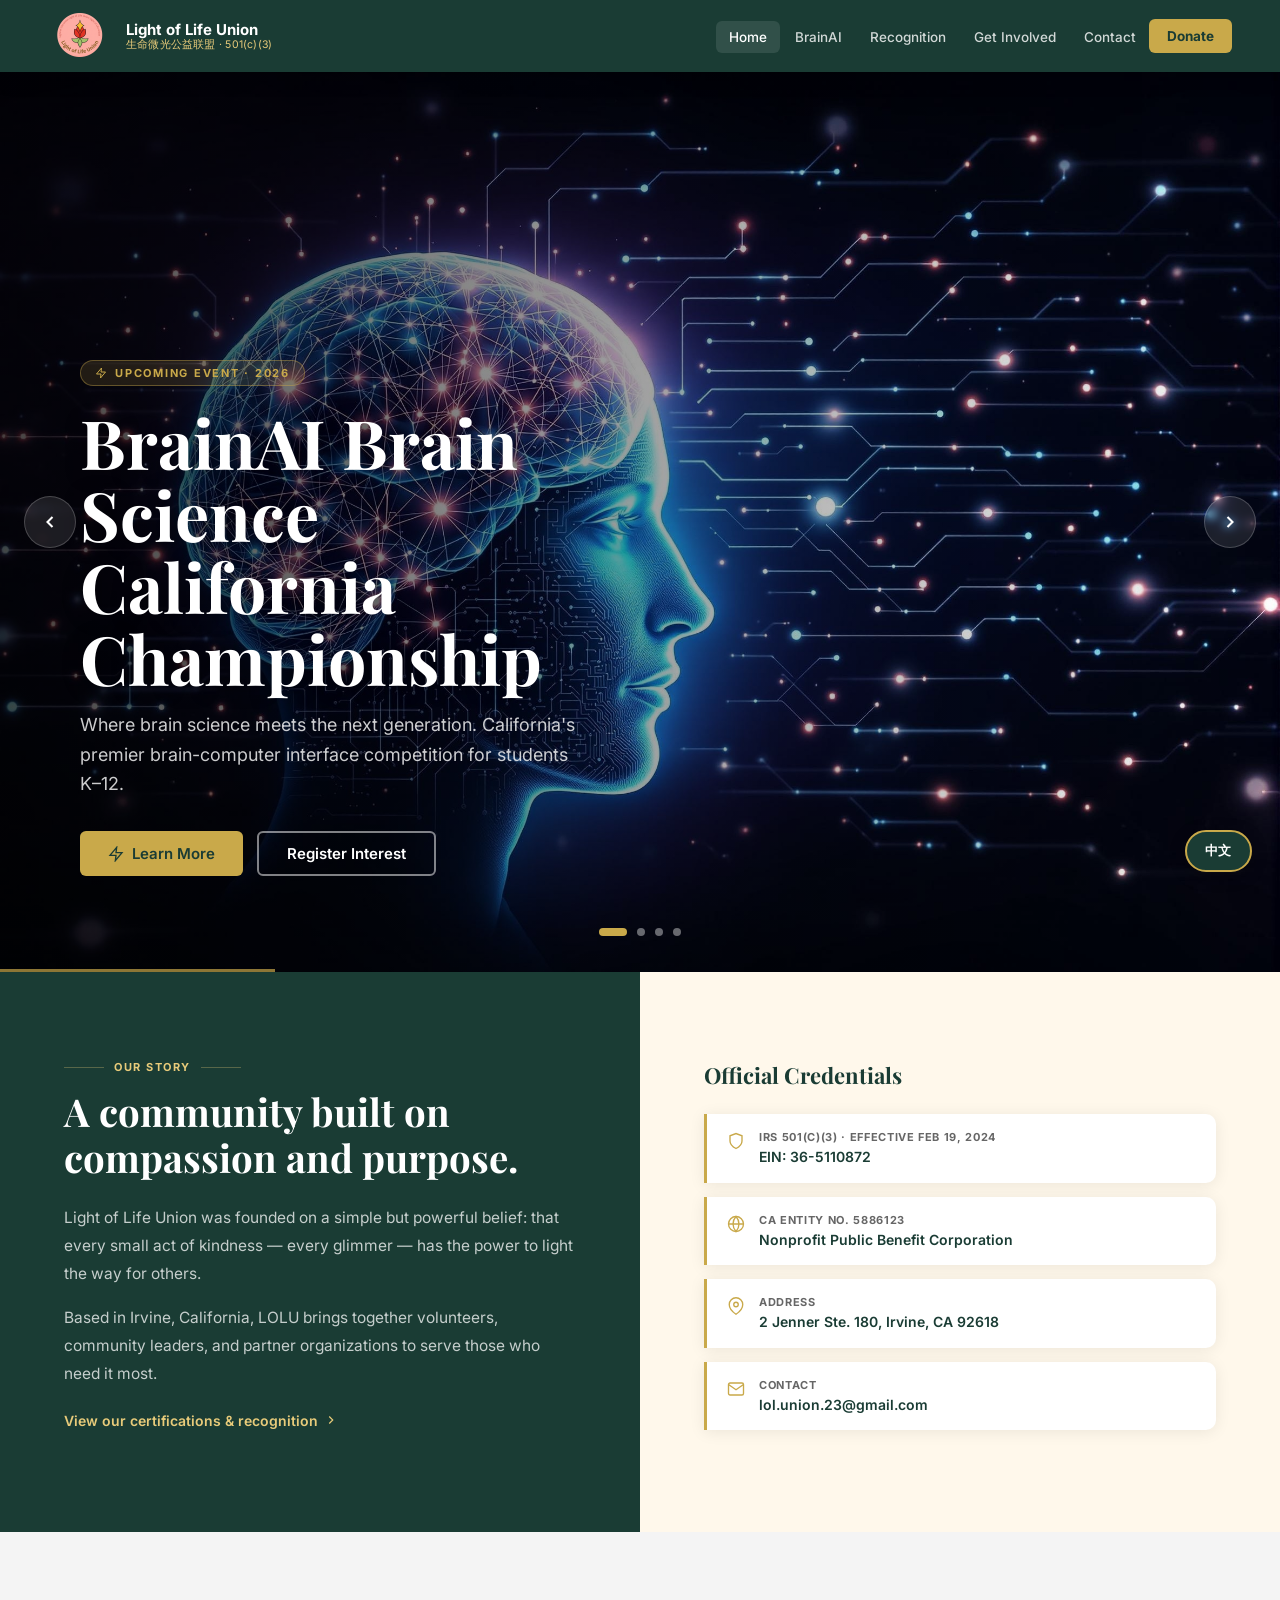
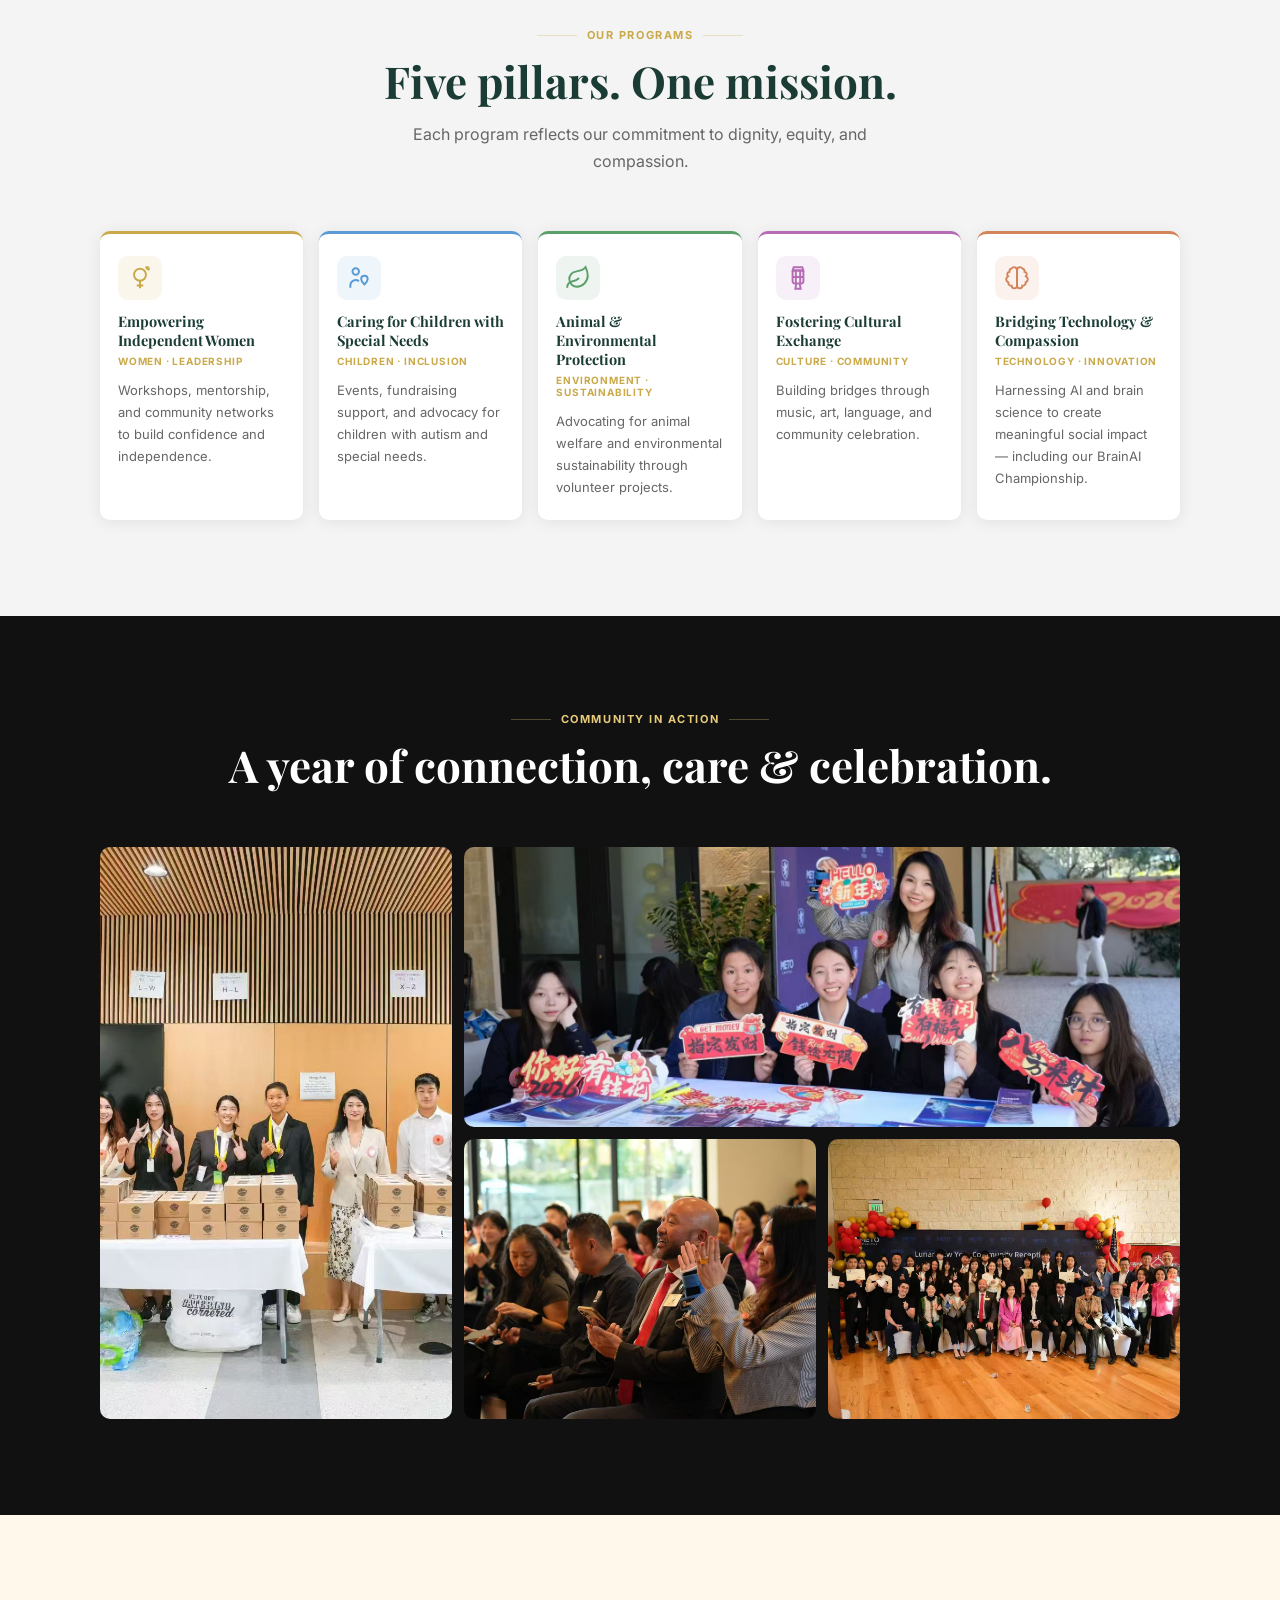
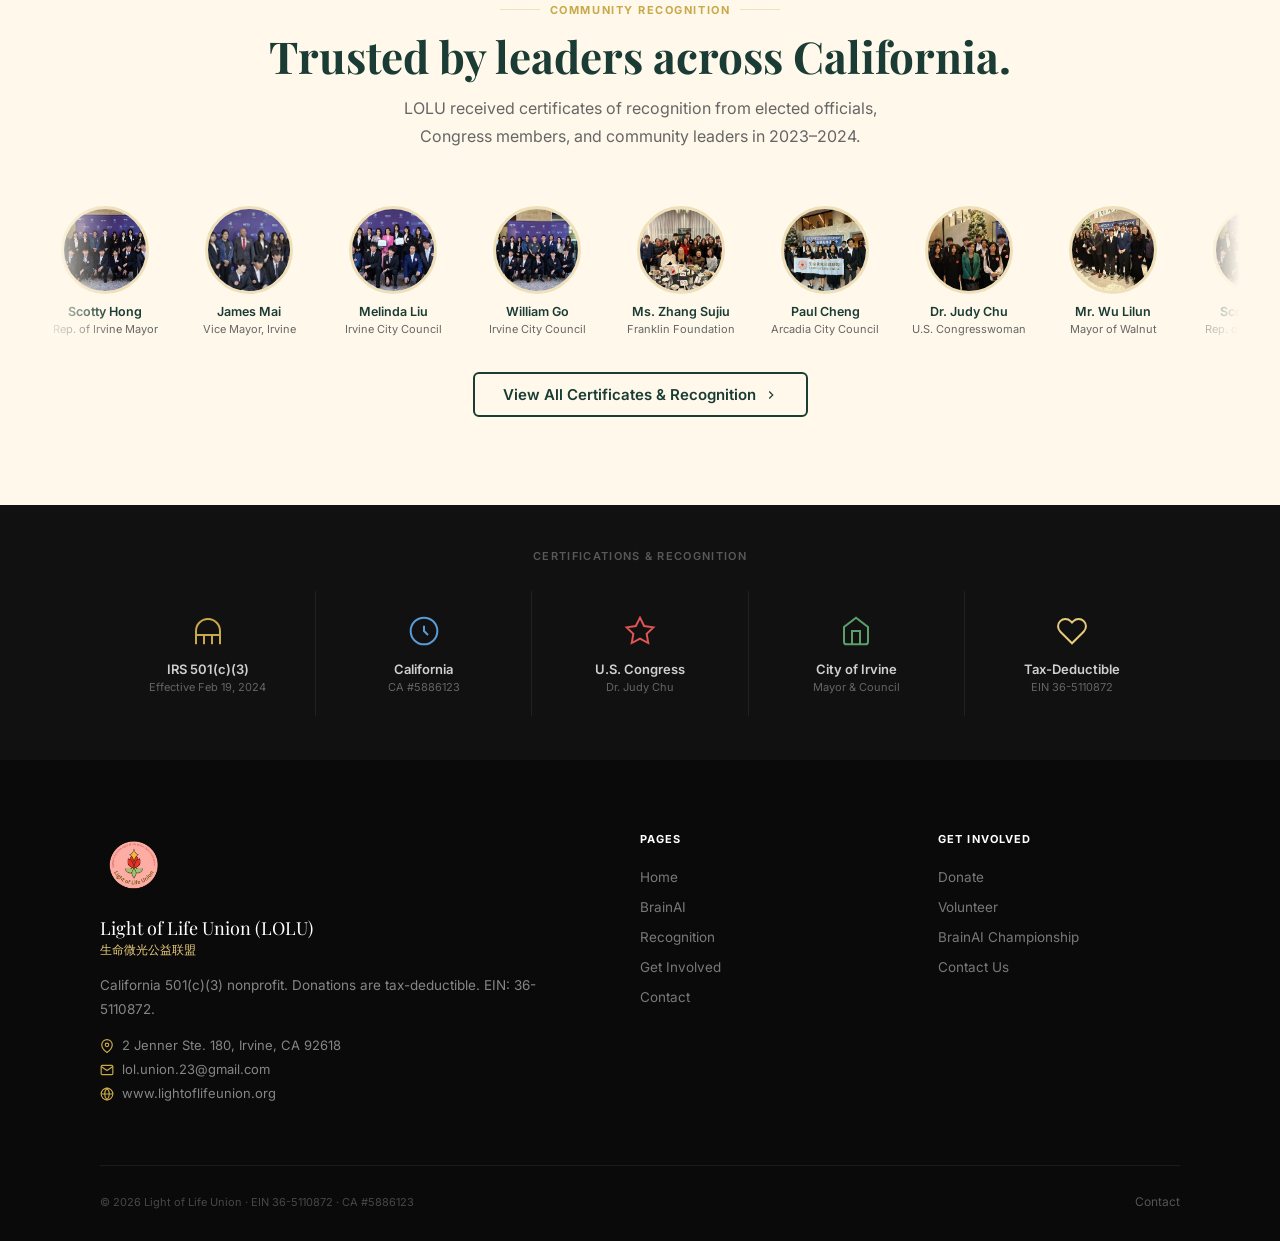
==== commit d9adab30: "Remove nav lang toggle, show donate on mobile" ====
--- a/index.html
+++ b/index.html
@@ -228,10 +228,6 @@
     <li><a href="contact.html"><span class="en">Contact</span><span class="zh">联系我们</span></a></li>
   </ul>
   <div class="nav-right">
-    <div class="lang-toggle">
-      <button class="lang-btn active" id="btn-en" onclick="setLang('en')">EN</button>
-      <button class="lang-btn" id="btn-zh" onclick="setLang('zh')">中文</button>
-    </div>
     <a href="https://www.zeffy.com/en-US/donation-form/light-of-life-union-lolu" target="_blank" class="nav-donate">
       <span class="en">Donate</span><span class="zh">捐款</span>
     </a>
@@ -529,8 +525,6 @@
 /* ── Language ── */
 function setLang(lang) {
   document.body.classList.toggle('lang-zh', lang === 'zh');
-  document.getElementById('btn-en').classList.toggle('active', lang === 'en');
-  document.getElementById('btn-zh').classList.toggle('active', lang === 'zh');
   document.documentElement.lang = lang === 'zh' ? 'zh' : 'en';
   localStorage.setItem('lolu-lang', lang);
 }
--- a/style.css
+++ b/style.css
@@ -159,7 +159,6 @@
   .nav-center li { width: 100%; }
   .nav-center a { padding: 12px 16px; font-size: 15px; display: block; width: 100%; border-radius: 8px; }
   .nav-toggle { display: flex; }
-  .nav-donate { display: none; }
   .footer-grid { grid-template-columns: 1fr; gap: 36px; }
   .site-footer { padding: 48px 24px 28px; }
   .footer-bottom { flex-direction: column; align-items: flex-start; gap: 10px; }
